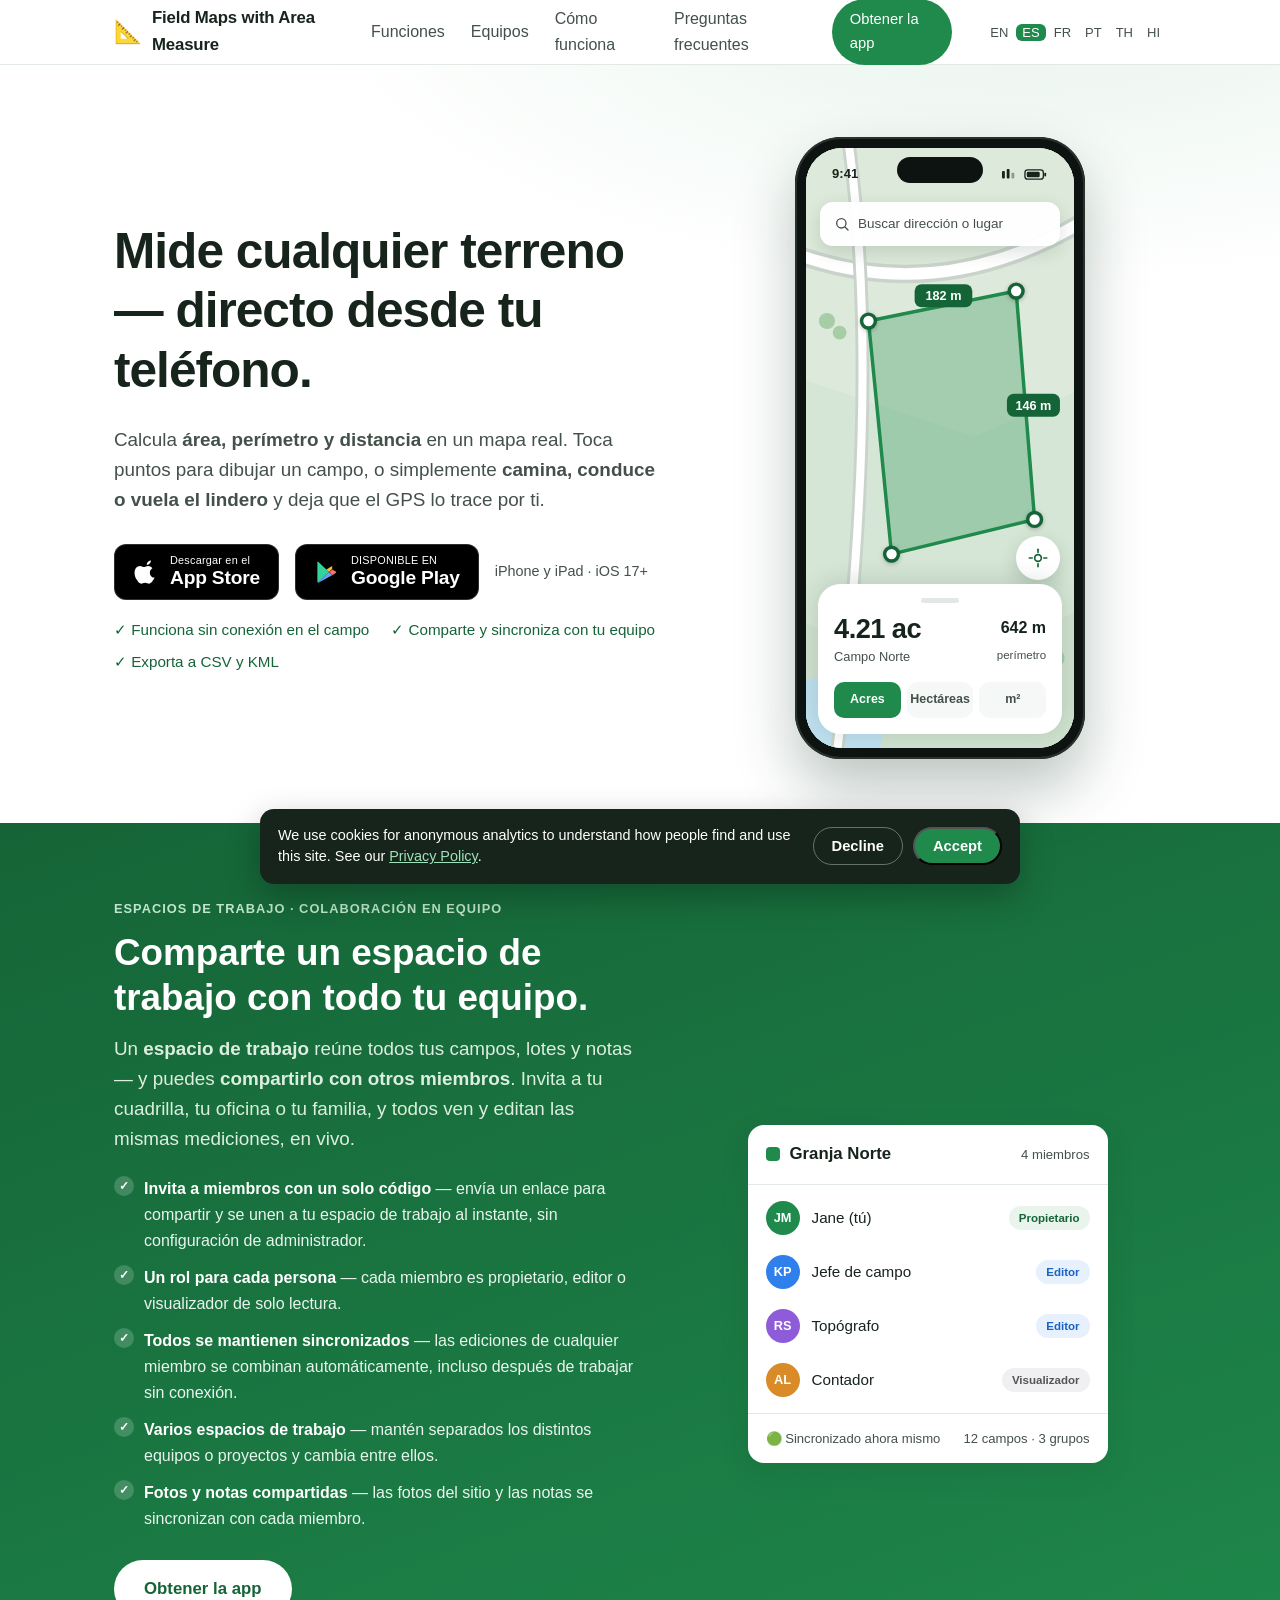
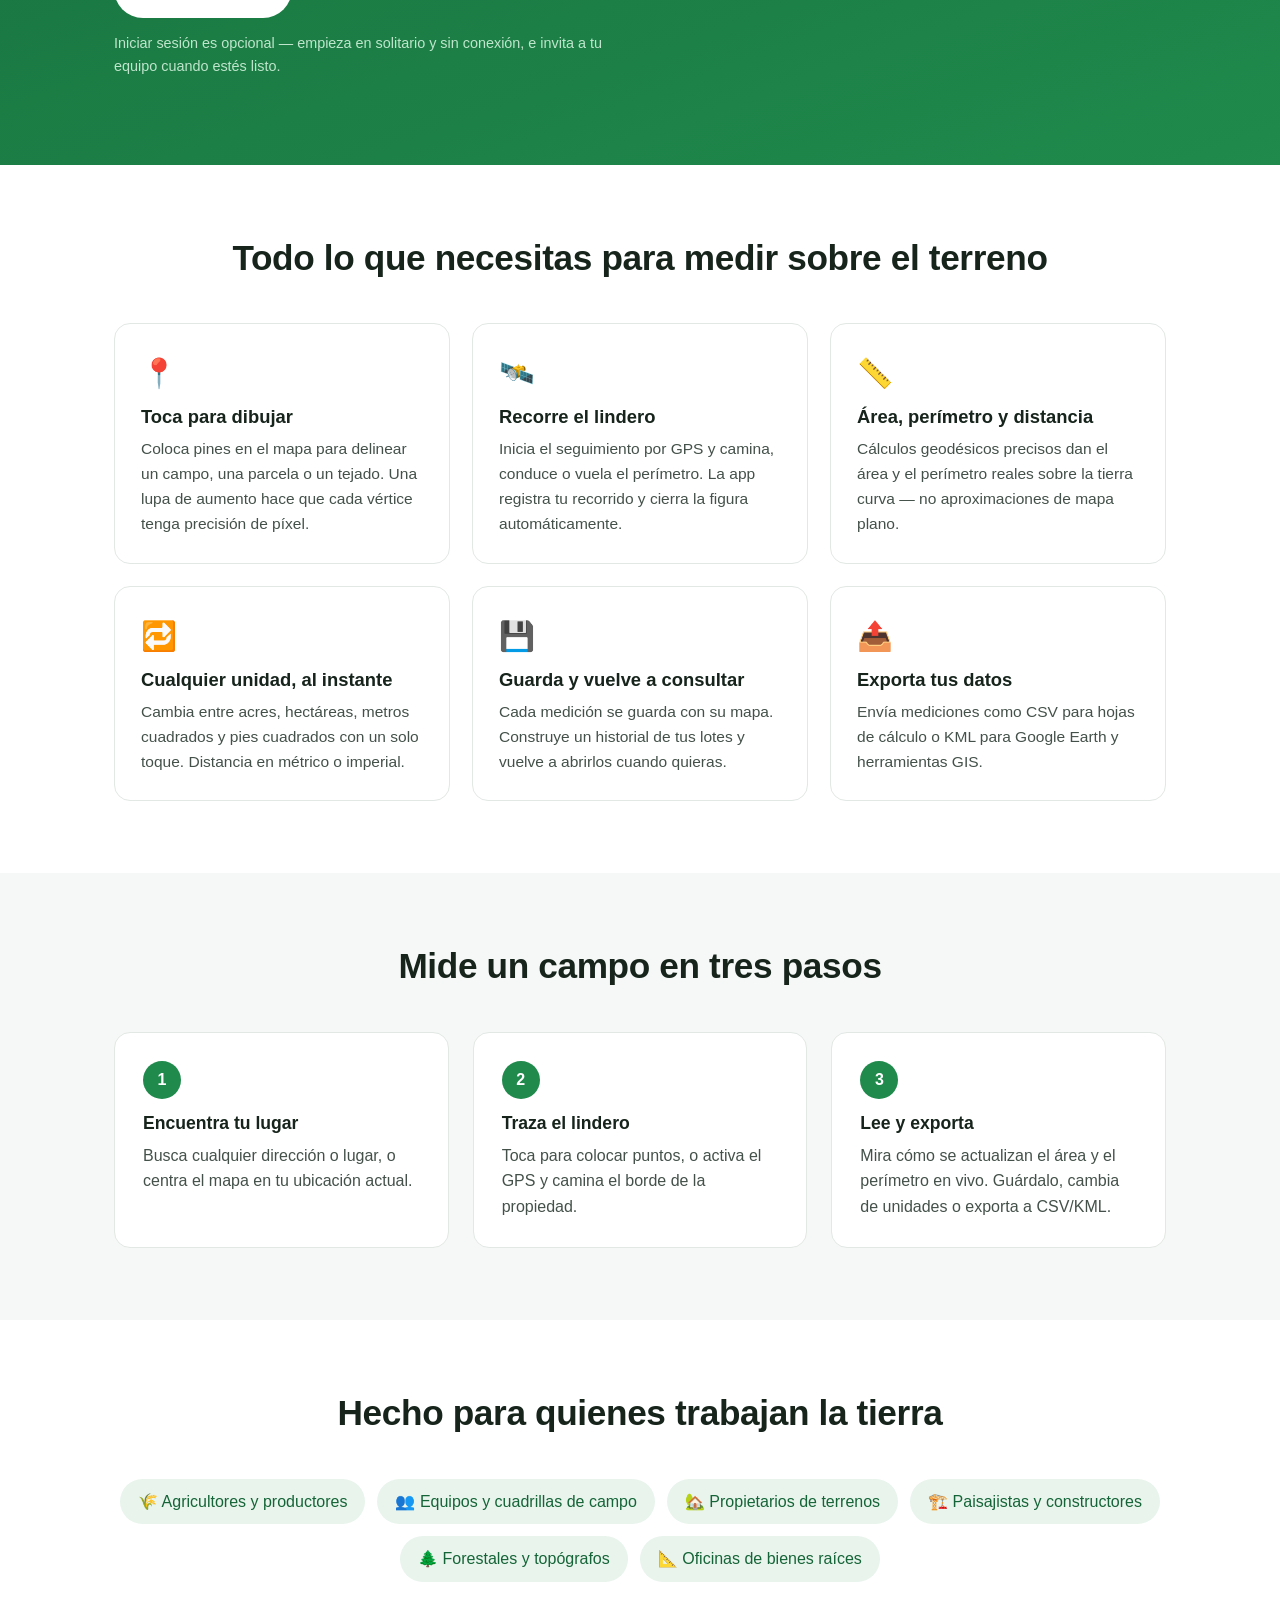
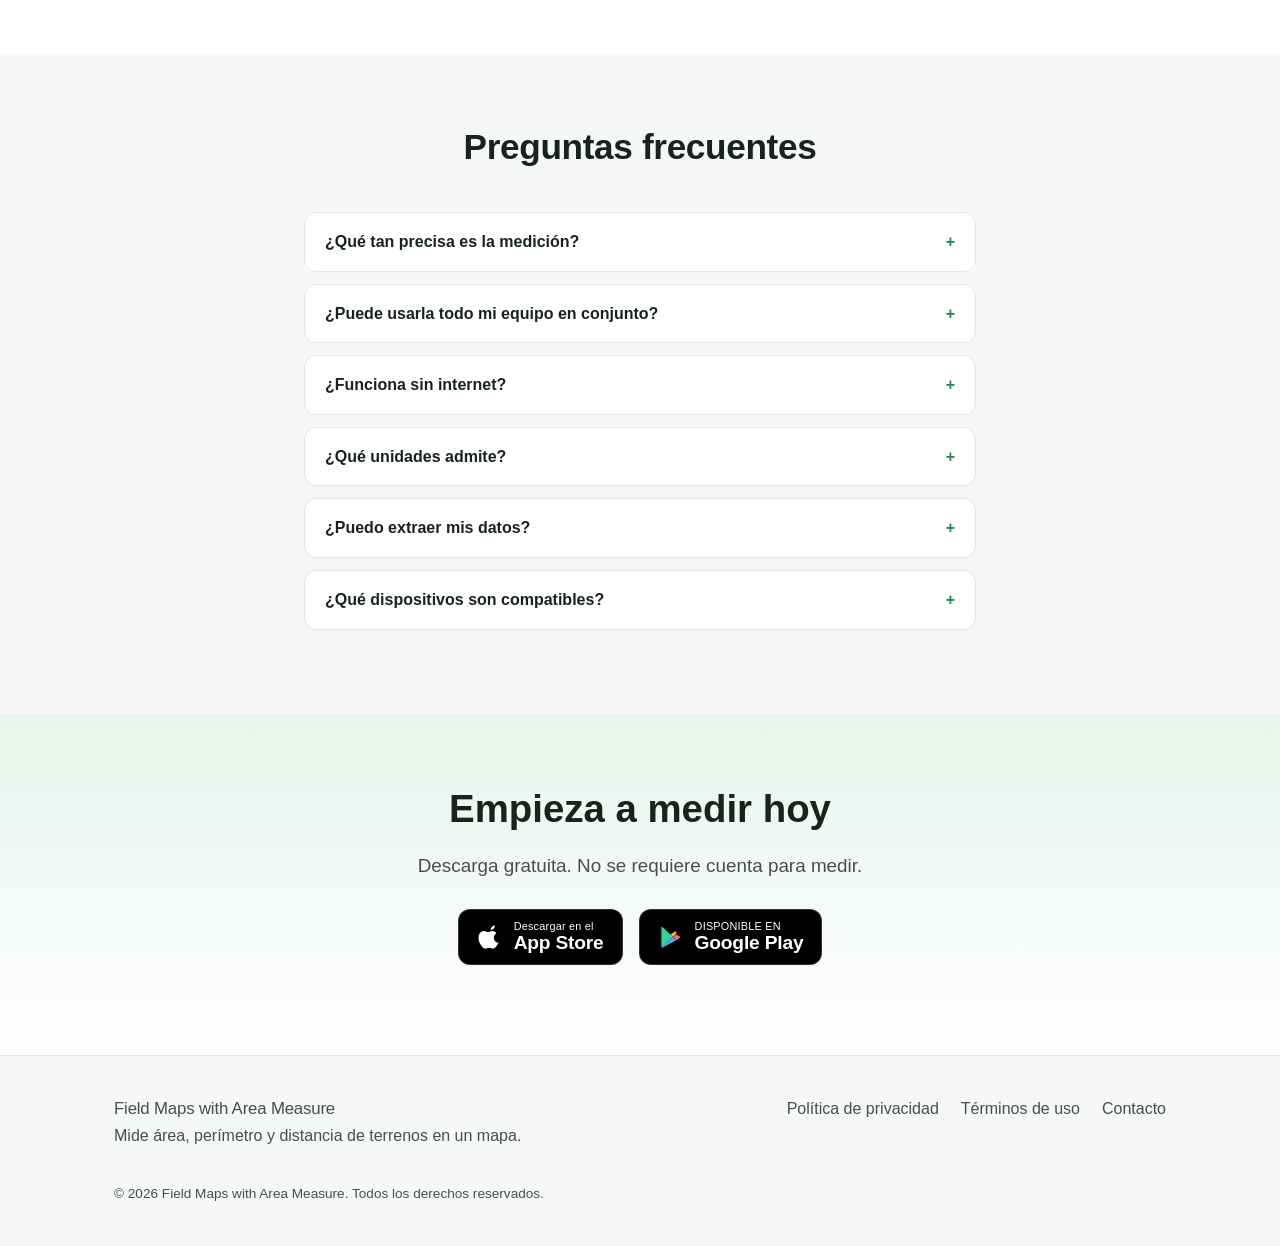
==== es/index.html @ a062723e "Deploy: localized pages (es/fr/pt/th/hi) + share-viewer coordinates/photo Adds /es/ /fr/ /pt/ /th/ /" ====
<!DOCTYPE html>
<html lang="es">
<head>
  <meta charset="UTF-8" />
  <meta name="viewport" content="width=device-width, initial-scale=1.0" />
  <title>Field Maps with Area Measure — Mide área, perímetro y distancia de terrenos en un mapa</title>
  <meta name="description" content="Mide área, perímetro y distancia de terrenos en un mapa — toca puntos o recorre el lindero con GPS. App nativa para iPhone y iPad con uso sin conexión, espacios de trabajo en equipo y exportación CSV/KML." />
  <link rel="canonical" href="https://gpsandareameasure.com/es/" />
  <link rel="alternate" hreflang="en" href="https://gpsandareameasure.com/" />
  <link rel="alternate" hreflang="es" href="https://gpsandareameasure.com/es/" />
  <link rel="alternate" hreflang="fr" href="https://gpsandareameasure.com/fr/" />
  <link rel="alternate" hreflang="pt-BR" href="https://gpsandareameasure.com/pt/" />
  <link rel="alternate" hreflang="th" href="https://gpsandareameasure.com/th/" />
  <link rel="alternate" hreflang="hi" href="https://gpsandareameasure.com/hi/" />
  <link rel="alternate" hreflang="x-default" href="https://gpsandareameasure.com/" />
  <meta name="robots" content="index, follow, max-image-preview:large" />
  <meta name="theme-color" content="#1f8a4c" />
  <meta name="apple-mobile-web-app-title" content="Area Measure" />
  <meta name="keywords" content="medición, medidor, área, terreno, hectáreas, parcela, distancia, perímetro, mapa, gps, acres, topografía, catastro, campo" />

  <!-- Open Graph / social sharing -->
  <meta property="og:type" content="website" />
  <meta property="og:site_name" content="Field Maps with Area Measure" />
  <meta property="og:title" content="Field Maps with Area Measure — Mide área, perímetro y distancia de terrenos" />
  <meta property="og:description" content="Mide área, perímetro y distancia de terrenos en un mapa real — toca puntos o recorre el lindero con GPS. iPhone y iPad." />
  <meta property="og:url" content="https://gpsandareameasure.com/es/" />
  <meta property="og:image" content="https://gpsandareameasure.com/assets/og-image.png" />
  <meta property="og:image:width" content="1200" />
  <meta property="og:image:height" content="630" />
  <meta property="og:image:alt" content="Field Maps with Area Measure — mide cualquier terreno desde tu teléfono" />
  <meta property="og:locale" content="es_ES" />
  <meta name="twitter:card" content="summary_large_image" />
  <meta name="twitter:title" content="Field Maps with Area Measure — Mide área, perímetro y distancia de terrenos" />
  <meta name="twitter:description" content="Mide área, perímetro y distancia de terrenos en un mapa real — toca puntos o recorre el lindero con GPS." />
  <meta name="twitter:image" content="https://gpsandareameasure.com/assets/og-image.png" />

  <link rel="icon" href="/assets/favicon.svg" type="image/svg+xml" />
  <link rel="apple-touch-icon" href="/assets/favicon.svg" />
  <link rel="stylesheet" href="/assets/styles.css" />

  <!-- Structured data: app + organization -->
  <script type="application/ld+json">
  {
    "@context": "https://schema.org",
    "@type": "MobileApplication",
    "name": "Field Maps with Area Measure",
    "operatingSystem": "iOS 17.0 or later",
    "applicationCategory": "UtilitiesApplication",
    "description": "Mide área, perímetro y distancia de terrenos en un mapa — toca puntos o recorre el lindero con GPS. Funciona sin conexión, admite espacios de trabajo en equipo y exporta a CSV y KML.",
    "url": "https://gpsandareameasure.com/",
    "image": "https://gpsandareameasure.com/assets/og-image.png",
    "offers": {
      "@type": "Offer",
      "price": "0",
      "priceCurrency": "USD"
    },
    "featureList": [
      "Mide área, perímetro y distancia en un mapa real",
      "Toca para dibujar puntos o recorre el lindero con GPS",
      "Precisión geodésica sobre el elipsoide WGS-84",
      "Acres, hectáreas, metros cuadrados y pies cuadrados",
      "Funciona sin conexión en el campo",
      "Espacios de trabajo en equipo con sincronización compartida",
      "Exporta a CSV y KML"
    ]
  }
  </script>
  <script type="application/ld+json">
  {
    "@context": "https://schema.org",
    "@type": "FAQPage",
    "mainEntity": [
      {
        "@type": "Question",
        "name": "¿Qué tan precisa es la medición?",
        "acceptedAnswer": {
          "@type": "Answer",
          "text": "La app usa cálculos geodésicos sobre el elipsoide WGS-84, así que el área y el perímetro se mantienen precisos incluso en parcelas grandes. La precisión del GPS depende de tu dispositivo y de la vista al cielo; dibujar tocando sobre imágenes satelitales es lo más preciso para lotes pequeños."
        }
      },
      {
        "@type": "Question",
        "name": "¿Puede usarla todo mi equipo en conjunto?",
        "acceptedAnswer": {
          "@type": "Answer",
          "text": "Sí — para eso están los espacios de trabajo. Invita a tus compañeros con un código para compartir y dale a cada persona acceso de propietario, editor o solo lectura. Todos trabajan a partir de las mismas mediciones, y los cambios se sincronizan automáticamente, incluso después de trabajar sin conexión."
        }
      },
      {
        "@type": "Question",
        "name": "¿Funciona sin internet?",
        "acceptedAnswer": {
          "@type": "Answer",
          "text": "El seguimiento por GPS y la medición funcionan sin conexión, y tus espacios de trabajo también — crea, edita y organiza sin señal. Todo se sincroniza con tu equipo en cuanto vuelves a estar en línea. Las teselas del mapa de una zona totalmente nueva necesitan conexión para cargarse, pero las zonas en caché siguen disponibles en el campo."
        }
      },
      {
        "@type": "Question",
        "name": "¿Qué unidades admite?",
        "acceptedAnswer": {
          "@type": "Answer",
          "text": "Acres, hectáreas, metros cuadrados y pies cuadrados para área; metros, kilómetros, pies y millas para distancia — intercambiables en cualquier momento."
        }
      },
      {
        "@type": "Question",
        "name": "¿Puedo extraer mis datos?",
        "acceptedAnswer": {
          "@type": "Answer",
          "text": "Sí. Exporta cualquier medición como CSV (para hojas de cálculo) o KML (para Google Earth y software GIS)."
        }
      },
      {
        "@type": "Question",
        "name": "¿Qué dispositivos son compatibles?",
        "acceptedAnswer": {
          "@type": "Answer",
          "text": "iPhone y iPad con iOS 17 o posterior, con un diseño optimizado para iPad."
        }
      }
    ]
  }
  </script>
</head>
<body>
  <!-- ===== Header ===== -->
  <header class="site-header">
    <div class="container nav">
      <a class="brand" href="#top">
        <span class="brand-mark" aria-hidden="true">📐</span>
        <span class="brand-name">Field Maps with Area Measure</span>
      </a>
      <nav class="nav-links">
        <a href="#features">Funciones</a>
        <a href="#workspaces">Equipos</a>
        <a href="#how">Cómo funciona</a>
        <a href="#faq">Preguntas frecuentes</a>
        <a class="btn btn-sm" href="#download">Obtener la app</a>
        <span class="lang-switch">
          <a href="/" hreflang="en">EN</a>
          <a href="/es/" hreflang="es" aria-current="page">ES</a>
          <a href="/fr/" hreflang="fr">FR</a>
          <a href="/pt/" hreflang="pt-BR">PT</a>
          <a href="/th/" hreflang="th">TH</a>
          <a href="/hi/" hreflang="hi">HI</a>
        </span>
      </nav>
    </div>
  </header>

  <!-- ===== Hero ===== -->
  <main id="top">
    <section class="hero">
      <div class="container hero-grid">
        <div class="hero-copy">
          <h1>Mide cualquier terreno — directo desde tu teléfono.</h1>
          <p class="lead">
            Calcula <strong>área, perímetro y distancia</strong> en un mapa real.
            Toca puntos para dibujar un campo, o simplemente <strong>camina, conduce o vuela el lindero</strong>
            y deja que el GPS lo trace por ti.
          </p>
          <div class="cta-row" id="download">
            <a class="store-badge" href="#" data-app-store aria-label="Descargar en el App Store">
              <svg viewBox="0 0 24 24" aria-hidden="true" class="sb-icon">
                <path fill="#fff" d="M16.5 1.3c.1 1-.3 2-1 2.8-.7.8-1.8 1.4-2.8 1.3-.1-1 .4-2 1-2.7.7-.8 1.9-1.4 2.8-1.4zM19.9 17c-.5 1.2-.8 1.7-1.4 2.7-.9 1.4-2.2 3.1-3.7 3.1-1.4 0-1.7-.9-3.6-.9s-2.3.9-3.6.9c-1.5 0-2.7-1.5-3.6-2.9C1.1 16.3.8 11.4 2.4 8.8c.9-1.5 2.4-2.4 4-2.4 1.5 0 2.5 1 3.8 1 1.2 0 2-1 3.8-1 1.4 0 2.9.8 3.9 2.1-3.4 1.9-2.9 6.8.2 8.5z"/>
              </svg>
              <span class="sb-text"><small>Descargar en el</small><strong>App Store</strong></span>
            </a>
            <button class="store-badge" type="button" data-waitlist-open
                    aria-label="Disponible en Google Play">
              <svg viewBox="0 0 24 24" aria-hidden="true" class="sb-icon">
                <path d="M3.6 2.3 13.9 12 3.6 21.7c-.3-.2-.5-.6-.5-1V3.3c0-.4.2-.8.5-1z" fill="#34d399"/>
                <path d="M16.8 8.9 13.9 12l-2.5-2.4 5-2.9c.1 0 .3.1.4.2z" fill="#fbbf24"/>
                <path d="M16.8 15.1l-2.4-3.1 2.4-2.3 3.3 1.9c.5.3.5 1 0 1.3l-3.3 2.2z" fill="#f87171"/>
                <path d="M3.6 21.7 11.4 14.4 13.9 12l2.9 3.1-12.8 6.8c-.1 0-.3-.1-.4-.2z" fill="#60a5fa"/>
              </svg>
              <span class="sb-text"><small>DISPONIBLE EN</small><strong>Google Play</strong></span>
            </button>
            <span class="cta-note">iPhone y iPad · iOS 17+</span>
          </div>
          <ul class="hero-badges">
            <li>✓ Funciona sin conexión en el campo</li>
            <li>✓ Comparte y sincroniza con tu equipo</li>
            <li>✓ Exporta a CSV y KML</li>
          </ul>
        </div>

        <div class="hero-visual" aria-hidden="true">
          <div class="phone">
            <div class="phone-screen">

              <!-- Vector map -->
              <svg class="map" viewBox="0 0 240 520" preserveAspectRatio="xMidYMid slice">
                <!-- base terrain -->
                <rect width="240" height="520" fill="#e7efe7"/>
                <path d="M0 0H240V210L150 250 0 200Z" fill="#dde9da"/>
                <path d="M0 200L150 250 240 210V400L120 460 0 410Z" fill="#d6e6d6"/>
                <path d="M0 410L120 460 240 400V520H0Z" fill="#cfe2cf"/>
                <!-- water -->
                <path d="M-10 470C30 440 70 470 70 510 70 540 10 545 -20 530Z" fill="#bfe0ef"/>
                <!-- roads (casing + fill) -->
                <path d="M-10 90 Q120 140 250 60" fill="none" stroke="#c9d3cb" stroke-width="16"/>
                <path d="M-10 90 Q120 140 250 60" fill="none" stroke="#ffffff" stroke-width="10"/>
                <path d="M40 -10 Q70 200 30 530" fill="none" stroke="#c9d3cb" stroke-width="12"/>
                <path d="M40 -10 Q70 200 30 530" fill="none" stroke="#ffffff" stroke-width="7"/>
                <!-- tree clusters -->
                <g fill="#a7cda6">
                  <circle cx="206" cy="430" r="9"/><circle cx="220" cy="442" r="8"/>
                  <circle cx="200" cy="446" r="7"/><circle cx="216" cy="424" r="6"/>
                  <circle cx="22" cy="150" r="7"/><circle cx="33" cy="160" r="6"/>
                </g>

                <!-- measured field -->
                <polygon class="field" points="58,150 186,124 202,322 78,352"/>
                <!-- edge length labels -->
                <g class="edge-label">
                  <rect x="98" y="118" width="50" height="20" rx="6"/>
                  <text x="123" y="132">182 m</text>
                </g>
                <g class="edge-label">
                  <rect x="178" y="213" width="46" height="20" rx="6"/>
                  <text x="201" y="227">146 m</text>
                </g>
                <!-- vertices -->
                <g class="vertex">
                  <circle cx="58" cy="150" r="6"/><circle cx="186" cy="124" r="6"/>
                  <circle cx="202" cy="322" r="6"/><circle cx="78" cy="352" r="6"/>
                </g>
              </svg>

              <!-- status bar -->
              <div class="phone-status">
                <span>9:41</span>
                <span class="status-right">
                  <svg viewBox="0 0 18 12" width="17"><rect x="0" y="2" width="3" height="8" rx="1" fill="currentColor"/><rect x="5" y="0" width="3" height="10" rx="1" fill="currentColor"/><rect x="10" y="4" width="3" height="6" rx="1" fill="currentColor" opacity=".4"/></svg>
                  <svg viewBox="0 0 26 12" width="24"><rect x="1" y="1" width="20" height="10" rx="3" fill="none" stroke="currentColor" stroke-width="1.4"/><rect x="3" y="3" width="14" height="6" rx="1.5" fill="currentColor"/><rect x="22" y="4" width="2" height="4" rx="1" fill="currentColor"/></svg>
                </span>
              </div>

              <!-- search bar -->
              <div class="map-search">
                <svg viewBox="0 0 24 24" width="16" aria-hidden="true"><circle cx="11" cy="11" r="7" fill="none" stroke="currentColor" stroke-width="2"/><line x1="16.5" y1="16.5" x2="21" y2="21" stroke="currentColor" stroke-width="2" stroke-linecap="round"/></svg>
                <span>Buscar dirección o lugar</span>
              </div>

              <!-- locate / GPS button -->
              <button class="map-gps" type="button" tabindex="-1">
                <svg viewBox="0 0 24 24" width="20"><circle cx="12" cy="12" r="4" fill="none" stroke="currentColor" stroke-width="2"/><line x1="12" y1="1.5" x2="12" y2="5" stroke="currentColor" stroke-width="2" stroke-linecap="round"/><line x1="12" y1="19" x2="12" y2="22.5" stroke="currentColor" stroke-width="2" stroke-linecap="round"/><line x1="1.5" y1="12" x2="5" y2="12" stroke="currentColor" stroke-width="2" stroke-linecap="round"/><line x1="19" y1="12" x2="22.5" y2="12" stroke="currentColor" stroke-width="2" stroke-linecap="round"/></svg>
              </button>

              <!-- bottom measurement sheet -->
              <div class="measure-card">
                <span class="mc-grab"></span>
                <div class="mc-head">
                  <div>
                    <span class="mc-value">4.21 ac</span>
                    <span class="mc-label">Campo Norte</span>
                  </div>
                  <div class="mc-peri">
                    <strong>642 m</strong>
                    <span>perímetro</span>
                  </div>
                </div>
                <div class="mc-units">
                  <span class="unit active">Acres</span>
                  <span class="unit">Hectáreas</span>
                  <span class="unit">m²</span>
                </div>
              </div>

            </div>
          </div>
        </div>
      </div>
    </section>

    <!-- ===== Workspaces / Teams ===== -->
    <section id="workspaces" class="section workspace-band">
      <div class="container ws-grid">
        <div class="ws-copy">
          <span class="ws-eyebrow">Espacios de trabajo · Colaboración en equipo</span>
          <h2>Comparte un espacio de trabajo con todo tu equipo.</h2>
          <p class="lead">
            Un <strong>espacio de trabajo</strong> reúne todos tus campos, lotes y notas — y puedes
            <strong>compartirlo con otros miembros</strong>. Invita a tu cuadrilla, tu oficina o tu familia, y
            todos ven y editan las mismas mediciones, en vivo.
          </p>
          <ul class="ws-list">
            <li><strong>Invita a miembros con un solo código</strong> — envía un enlace para compartir y se unen a tu espacio de trabajo al instante, sin configuración de administrador.</li>
            <li><strong>Un rol para cada persona</strong> — cada miembro es propietario, editor o visualizador de solo lectura.</li>
            <li><strong>Todos se mantienen sincronizados</strong> — las ediciones de cualquier miembro se combinan automáticamente, incluso después de trabajar sin conexión.</li>
            <li><strong>Varios espacios de trabajo</strong> — mantén separados los distintos equipos o proyectos y cambia entre ellos.</li>
            <li><strong>Fotos y notas compartidas</strong> — las fotos del sitio y las notas se sincronizan con cada miembro.</li>
          </ul>
          <a class="btn btn-lg" href="#download">Obtener la app</a>
          <p class="ws-note">Iniciar sesión es opcional — empieza en solitario y sin conexión, e invita a tu equipo cuando estés listo.</p>
        </div>

        <div class="ws-visual" aria-hidden="true">
          <div class="ws-card">
            <div class="ws-card-head">
              <span class="ws-swatch"></span>
              <strong>Granja Norte</strong>
              <span class="ws-count">4 miembros</span>
            </div>
            <ul class="ws-rows">
              <li><span class="ava a">JM</span><span class="who">Jane (tú)</span><span class="role owner">Propietario</span></li>
              <li><span class="ava b">KP</span><span class="who">Jefe de campo</span><span class="role editor">Editor</span></li>
              <li><span class="ava c">RS</span><span class="who">Topógrafo</span><span class="role editor">Editor</span></li>
              <li><span class="ava d">AL</span><span class="who">Contador</span><span class="role viewer">Visualizador</span></li>
            </ul>
            <div class="ws-foot">
              <span>🟢 Sincronizado ahora mismo</span>
              <span>12 campos · 3 grupos</span>
            </div>
          </div>
        </div>
      </div>
    </section>

    <!-- ===== Features ===== -->
    <section id="features" class="section">
      <div class="container">
        <h2 class="section-title">Todo lo que necesitas para medir sobre el terreno</h2>
        <div class="cards">
          <article class="card">
            <div class="card-icon">📍</div>
            <h3>Toca para dibujar</h3>
            <p>Coloca pines en el mapa para delinear un campo, una parcela o un tejado. Una lupa de aumento hace que cada vértice tenga precisión de píxel.</p>
          </article>
          <article class="card">
            <div class="card-icon">🛰️</div>
            <h3>Recorre el lindero</h3>
            <p>Inicia el seguimiento por GPS y camina, conduce o vuela el perímetro. La app registra tu recorrido y cierra la figura automáticamente.</p>
          </article>
          <article class="card">
            <div class="card-icon">📏</div>
            <h3>Área, perímetro y distancia</h3>
            <p>Cálculos geodésicos precisos dan el área y el perímetro reales sobre la tierra curva — no aproximaciones de mapa plano.</p>
          </article>
          <article class="card">
            <div class="card-icon">🔁</div>
            <h3>Cualquier unidad, al instante</h3>
            <p>Cambia entre acres, hectáreas, metros cuadrados y pies cuadrados con un solo toque. Distancia en métrico o imperial.</p>
          </article>
          <article class="card">
            <div class="card-icon">💾</div>
            <h3>Guarda y vuelve a consultar</h3>
            <p>Cada medición se guarda con su mapa. Construye un historial de tus lotes y vuelve a abrirlos cuando quieras.</p>
          </article>
          <article class="card">
            <div class="card-icon">📤</div>
            <h3>Exporta tus datos</h3>
            <p>Envía mediciones como CSV para hojas de cálculo o KML para Google Earth y herramientas GIS.</p>
          </article>
        </div>
      </div>
    </section>

    <!-- ===== How it works ===== -->
    <section id="how" class="section section-alt">
      <div class="container">
        <h2 class="section-title">Mide un campo en tres pasos</h2>
        <ol class="steps">
          <li>
            <span class="step-num">1</span>
            <h3>Encuentra tu lugar</h3>
            <p>Busca cualquier dirección o lugar, o centra el mapa en tu ubicación actual.</p>
          </li>
          <li>
            <span class="step-num">2</span>
            <h3>Traza el lindero</h3>
            <p>Toca para colocar puntos, o activa el GPS y camina el borde de la propiedad.</p>
          </li>
          <li>
            <span class="step-num">3</span>
            <h3>Lee y exporta</h3>
            <p>Mira cómo se actualizan el área y el perímetro en vivo. Guárdalo, cambia de unidades o exporta a CSV/KML.</p>
          </li>
        </ol>
      </div>
    </section>

    <!-- ===== Who it's for ===== -->
    <section class="section">
      <div class="container">
        <h2 class="section-title">Hecho para quienes trabajan la tierra</h2>
        <div class="audience">
          <span>🌾 Agricultores y productores</span>
          <span>👥 Equipos y cuadrillas de campo</span>
          <span>🏡 Propietarios de terrenos</span>
          <span>🏗️ Paisajistas y constructores</span>
          <span>🌲 Forestales y topógrafos</span>
          <span>📐 Oficinas de bienes raíces</span>
        </div>
      </div>
    </section>

    <!-- ===== FAQ ===== -->
    <section id="faq" class="section section-alt">
      <div class="container narrow">
        <h2 class="section-title">Preguntas frecuentes</h2>
        <details>
          <summary>¿Qué tan precisa es la medición?</summary>
          <p>La app usa cálculos geodésicos sobre el elipsoide WGS-84, así que el área y el perímetro se mantienen precisos incluso en parcelas grandes. La precisión del GPS depende de tu dispositivo y de la vista al cielo; dibujar tocando sobre imágenes satelitales es lo más preciso para lotes pequeños.</p>
        </details>
        <details>
          <summary>¿Puede usarla todo mi equipo en conjunto?</summary>
          <p>Sí — para eso están los espacios de trabajo. Invita a tus compañeros con un código para compartir y dale a cada persona acceso de propietario, editor o solo lectura. Todos trabajan a partir de las mismas mediciones, y los cambios se sincronizan automáticamente, incluso después de trabajar sin conexión.</p>
        </details>
        <details>
          <summary>¿Funciona sin internet?</summary>
          <p>El seguimiento por GPS y la medición funcionan sin conexión, y tus espacios de trabajo también — crea, edita y organiza sin señal. Todo se sincroniza con tu equipo en cuanto vuelves a estar en línea. Las teselas del mapa de una zona totalmente nueva necesitan conexión para cargarse, pero las zonas en caché siguen disponibles en el campo.</p>
        </details>
        <details>
          <summary>¿Qué unidades admite?</summary>
          <p>Acres, hectáreas, metros cuadrados y pies cuadrados para área; metros, kilómetros, pies y millas para distancia — intercambiables en cualquier momento.</p>
        </details>
        <details>
          <summary>¿Puedo extraer mis datos?</summary>
          <p>Sí. Exporta cualquier medición como CSV (para hojas de cálculo) o KML (para Google Earth y software GIS).</p>
        </details>
        <details>
          <summary>¿Qué dispositivos son compatibles?</summary>
          <p>iPhone y iPad con iOS 17 o posterior, con un diseño optimizado para iPad.</p>
        </details>
      </div>
    </section>

    <!-- ===== Final CTA ===== -->
    <section class="section cta-final">
      <div class="container">
        <h2>Empieza a medir hoy</h2>
        <p class="lead">Descarga gratuita. No se requiere cuenta para medir.</p>
        <div class="cta-row" style="justify-content:center">
          <a class="store-badge" href="#" data-app-store aria-label="Descargar en el App Store">
            <svg viewBox="0 0 24 24" aria-hidden="true" class="sb-icon">
              <path fill="#fff" d="M16.5 1.3c.1 1-.3 2-1 2.8-.7.8-1.8 1.4-2.8 1.3-.1-1 .4-2 1-2.7.7-.8 1.9-1.4 2.8-1.4zM19.9 17c-.5 1.2-.8 1.7-1.4 2.7-.9 1.4-2.2 3.1-3.7 3.1-1.4 0-1.7-.9-3.6-.9s-2.3.9-3.6.9c-1.5 0-2.7-1.5-3.6-2.9C1.1 16.3.8 11.4 2.4 8.8c.9-1.5 2.4-2.4 4-2.4 1.5 0 2.5 1 3.8 1 1.2 0 2-1 3.8-1 1.4 0 2.9.8 3.9 2.1-3.4 1.9-2.9 6.8.2 8.5z"/>
            </svg>
            <span class="sb-text"><small>Descargar en el</small><strong>App Store</strong></span>
          </a>
          <button class="store-badge" type="button" data-waitlist-open
                  aria-label="Disponible en Google Play">
            <svg viewBox="0 0 24 24" aria-hidden="true" class="sb-icon">
              <path d="M3.6 2.3 13.9 12 3.6 21.7c-.3-.2-.5-.6-.5-1V3.3c0-.4.2-.8.5-1z" fill="#34d399"/>
              <path d="M16.8 8.9 13.9 12l-2.5-2.4 5-2.9c.1 0 .3.1.4.2z" fill="#fbbf24"/>
              <path d="M16.8 15.1l-2.4-3.1 2.4-2.3 3.3 1.9c.5.3.5 1 0 1.3l-3.3 2.2z" fill="#f87171"/>
              <path d="M3.6 21.7 11.4 14.4 13.9 12l2.9 3.1-12.8 6.8c-.1 0-.3-.1-.4-.2z" fill="#60a5fa"/>
            </svg>
            <span class="sb-text"><small>DISPONIBLE EN</small><strong>Google Play</strong></span>
          </button>
        </div>
      </div>
    </section>
  </main>

  <!-- ===== Android waitlist modal ===== -->
  <div class="modal-backdrop" id="waitlist-modal" hidden>
    <div class="modal" role="dialog" aria-modal="true" aria-labelledby="wl-title">
      <button class="modal-close" type="button" data-waitlist-close aria-label="Cerrar">&times;</button>
      <h2 id="wl-title">Android llegará pronto</h2>
      <p>Estamos creando la versión de Android de Field Maps with Area Measure. Deja tu correo y te
         avisaremos en cuanto esté en Google Play.</p>
      <form id="wl-form" novalidate>
        <input type="email" id="wl-email" name="email" required placeholder="tu@ejemplo.com"
               autocomplete="email" inputmode="email" />
        <button class="btn btn-lg" type="submit" id="wl-submit">Unirse a la lista de espera</button>
      </form>
      <p class="wl-msg" id="wl-msg" role="status" aria-live="polite"></p>
      <p class="wl-fine">Sin spam — solo un correo cuando Android se lance.</p>
    </div>
  </div>

  <!-- ===== Footer ===== -->
  <footer class="site-footer">
    <div class="container footer-grid">
      <div>
        <span class="brand-name">Field Maps with Area Measure</span>
        <p class="muted">Mide área, perímetro y distancia de terrenos en un mapa.</p>
      </div>
      <nav class="footer-links">
        <a href="/privacy.html">Política de privacidad</a>
        <a href="/terms.html">Términos de uso</a>
        <a href="mailto:hello@gpsandareameasure.com">Contacto</a>
      </nav>
    </div>
    <div class="container">
      <p class="muted small">© <span id="year"></span> Field Maps with Area Measure. Todos los derechos reservados.</p>
    </div>
  </footer>

  <script>document.getElementById('year').textContent = new Date().getFullYear();</script>
  <script src="/assets/analytics.js"></script>
  <script src="/s/share-config.js"></script>
  <script src="/assets/waitlist.js"></script>
</body>
</html>
---- assets/styles.css ----
:root {
  --green:        #1f8a4c;
  --green-dark:   #156437;
  --green-soft:   #e8f4ec;
  --ink:          #16241c;
  --body:         #44514a;
  --line:         #e2e8e4;
  --bg:           #ffffff;
  --bg-alt:       #f5f8f6;
  --radius:       16px;
  --shadow:       0 10px 30px rgba(16, 50, 32, 0.10);
  --max:          1100px;
  --font:         -apple-system, BlinkMacSystemFont, "Segoe UI", Roboto, Helvetica, Arial, sans-serif;
}

* { box-sizing: border-box; }
html { scroll-behavior: smooth; }
body {
  margin: 0;
  font-family: var(--font);
  color: var(--body);
  background: var(--bg);
  line-height: 1.6;
  -webkit-font-smoothing: antialiased;
}
h1, h2, h3 { color: var(--ink); line-height: 1.2; margin: 0 0 .5em; }
p { margin: 0 0 1em; }
a { color: var(--green-dark); text-decoration: none; }
a:hover { text-decoration: underline; }

.container { width: 100%; max-width: var(--max); margin: 0 auto; padding: 0 24px; }
.narrow { max-width: 720px; }

/* ===== Buttons ===== */
.btn {
  display: inline-block;
  background: var(--green);
  color: #fff;
  font-weight: 600;
  padding: 12px 22px;
  border-radius: 999px;
  transition: transform .12s ease, background .12s ease;
}
.btn:hover { background: var(--green-dark); text-decoration: none; transform: translateY(-1px); }
.btn-lg { padding: 16px 30px; font-size: 1.05rem; }
.btn-sm { padding: 9px 18px; font-size: .92rem; }

/* ===== Store badge (Google Play "coming soon") ===== */
.store-badge {
  display: inline-flex; align-items: center; gap: 11px;
  background: #000; color: #fff; border: 1px solid rgba(255,255,255,.18); cursor: pointer;
  padding: 0 18px; height: 56px; border-radius: 12px; text-align: left; text-decoration: none;
  transition: transform .12s ease, background .12s ease;
}
.store-badge:hover { background: #1a1a1a; transform: translateY(-1px); text-decoration: none; }
.store-badge .sb-icon { width: 26px; height: 26px; flex: 0 0 auto; }
.store-badge .sb-text { display: flex; flex-direction: column; line-height: 1.15; }
.store-badge .sb-text small { font-size: .68rem; letter-spacing: .02em; }
.store-badge .sb-text strong { font-size: 1.2rem; font-weight: 600; letter-spacing: -.01em; }

/* ===== Waitlist modal ===== */
.modal-backdrop {
  position: fixed; inset: 0; z-index: 50;
  background: rgba(12, 24, 16, .55); backdrop-filter: blur(3px);
  display: flex; align-items: center; justify-content: center; padding: 20px;
}
.modal-backdrop[hidden] { display: none; }
.modal {
  position: relative; width: 100%; max-width: 440px;
  background: var(--bg); border-radius: var(--radius); box-shadow: var(--shadow);
  padding: 32px 28px 26px; text-align: center;
  animation: modal-in .18s ease;
}
@keyframes modal-in { from { opacity: 0; transform: translateY(10px) scale(.98); } to { opacity: 1; transform: none; } }
.modal-close {
  position: absolute; top: 10px; right: 12px; border: 0; background: transparent;
  font-size: 1.6rem; line-height: 1; color: var(--body); cursor: pointer; padding: 6px;
}
.modal-close:hover { color: var(--ink); }
.modal-icon { font-size: 2.4rem; margin-bottom: 6px; }
.modal h2 { font-size: 1.45rem; margin-bottom: 8px; }
.modal p { color: var(--body); margin: 0 0 18px; }
#wl-form { display: flex; flex-direction: column; gap: 10px; }
#wl-email {
  width: 100%; padding: 13px 15px; font-size: 1rem;
  border: 1px solid var(--line); border-radius: 10px; font-family: inherit;
}
#wl-email:focus { outline: none; border-color: var(--green); box-shadow: 0 0 0 3px var(--green-soft); }
.wl-msg { margin: 14px 0 0; font-weight: 600; font-size: .95rem; min-height: 1.2em; }
.wl-msg.ok { color: var(--green-dark); }
.wl-msg.err { color: #c0392b; }
.wl-fine { font-size: .8rem; color: var(--body); margin: 12px 0 0; }

/* ===== Header ===== */
.site-header {
  position: sticky; top: 0; z-index: 20;
  background: rgba(255,255,255,.85);
  backdrop-filter: saturate(160%) blur(12px);
  border-bottom: 1px solid var(--line);
}
.nav { display: flex; align-items: center; justify-content: space-between; height: 64px; }
.brand { display: flex; align-items: center; gap: 10px; font-weight: 700; color: var(--ink); }
.brand:hover { text-decoration: none; }
.brand-mark { font-size: 1.4rem; }
.brand-name { font-size: 1.05rem; letter-spacing: -.01em; }
.nav-links { display: flex; align-items: center; gap: 26px; }
.nav-links a { color: var(--body); font-weight: 500; }
.nav-links a.btn { color: #fff; }
@media (max-width: 720px) {
  .nav-links a:not(.btn) { display: none; }
}

/* ===== Hero ===== */
.hero {
  background: radial-gradient(1200px 500px at 80% -10%, var(--green-soft), transparent 60%), var(--bg);
  padding: 72px 0 64px;
}
.hero-grid {
  display: grid; grid-template-columns: 1.1fr .9fr; gap: 48px; align-items: center;
}
.hero h1 { font-size: clamp(2rem, 4.5vw, 3.1rem); letter-spacing: -.02em; }
.lead { font-size: 1.18rem; color: var(--body); }
.cta-row { display: flex; align-items: center; gap: 16px; flex-wrap: wrap; margin: 28px 0 18px; }
.cta-note { color: var(--body); font-size: .9rem; }
.hero-badges { list-style: none; padding: 0; margin: 0; display: flex; flex-wrap: wrap; gap: 8px 22px; }
.hero-badges li { font-size: .95rem; color: var(--green-dark); font-weight: 500; }
@media (max-width: 860px) {
  .hero-grid { grid-template-columns: 1fr; }
  .hero-visual { order: -1; }
}

/* Phone mockup */
.hero-visual { display: flex; justify-content: center; }
.phone {
  width: 290px; aspect-ratio: 9 / 19.3;
  background: #0c1310; border-radius: 46px; padding: 11px;
  box-shadow: 0 30px 60px rgba(16, 50, 32, 0.28), inset 0 0 0 2px #2a322d;
  position: relative;
}
.phone-screen {
  position: relative; width: 100%; height: 100%;
  border-radius: 36px; overflow: hidden; background: #e7efe7;
  font-family: var(--font);
}

/* dynamic island */
.phone::after {
  content: ""; position: absolute; top: 20px; left: 50%; transform: translateX(-50%);
  width: 86px; height: 26px; background: #0c1310; border-radius: 14px; z-index: 5;
}

.map { position: absolute; inset: 0; width: 100%; height: 100%; }
.map .field { fill: rgba(31,138,76,.30); stroke: var(--green); stroke-width: 3; stroke-linejoin: round; }
.map .vertex circle { fill: #fff; stroke: var(--green-dark); stroke-width: 3; filter: drop-shadow(0 1px 2px rgba(0,0,0,.25)); }
.map .edge-label rect { fill: var(--green-dark); }
.map .edge-label text { fill: #fff; font-size: 11px; font-weight: 600; text-anchor: middle; font-family: var(--font); }

/* status bar */
.phone-status {
  position: absolute; top: 16px; left: 0; right: 0; z-index: 6;
  display: flex; justify-content: space-between; align-items: center;
  padding: 0 26px; font-size: 13px; font-weight: 600; color: var(--ink);
}
.phone-status .status-right { display: inline-flex; align-items: center; gap: 5px; }

/* search bar */
.map-search {
  position: absolute; top: 54px; left: 14px; right: 14px; z-index: 4;
  display: flex; align-items: center; gap: 8px;
  background: rgba(255,255,255,.96); border-radius: 13px;
  padding: 11px 14px; color: var(--body); font-size: 13.5px;
  box-shadow: 0 6px 18px rgba(16,50,32,.14);
}

/* locate button */
.map-gps {
  position: absolute; right: 14px; bottom: 168px; z-index: 4;
  width: 44px; height: 44px; border: 0; border-radius: 50%;
  background: #fff; color: var(--green-dark); cursor: default;
  display: flex; align-items: center; justify-content: center;
  box-shadow: 0 6px 18px rgba(16,50,32,.18);
}

/* bottom measurement sheet */
.measure-card {
  position: absolute; left: 12px; right: 12px; bottom: 14px; z-index: 4;
  background: #fff; border-radius: 22px; padding: 14px 16px 16px;
  box-shadow: 0 -2px 24px rgba(16,50,32,.16);
}
.mc-grab { display: block; width: 38px; height: 5px; border-radius: 3px; background: var(--line); margin: 0 auto 12px; }
.mc-head { display: flex; align-items: flex-start; justify-content: space-between; }
.mc-value { display: block; font-size: 1.7rem; font-weight: 800; color: var(--ink); line-height: 1; letter-spacing: -.02em; }
.mc-label { display: block; font-size: .8rem; color: var(--body); margin-top: 5px; }
.mc-peri { text-align: right; }
.mc-peri strong { display: block; font-size: 1rem; color: var(--ink); }
.mc-peri span { font-size: .72rem; color: var(--body); }
.mc-units { display: flex; gap: 6px; margin-top: 14px; }
.mc-units .unit {
  flex: 1; text-align: center; font-size: .78rem; font-weight: 600;
  padding: 8px 0; border-radius: 10px; background: var(--bg-alt); color: var(--body);
}
.mc-units .unit.active { background: var(--green); color: #fff; }

/* ===== Sections ===== */
.section { padding: 72px 0; }
.section-alt { background: var(--bg-alt); }
.section-title { font-size: clamp(1.6rem, 3vw, 2.2rem); text-align: center; margin-bottom: 44px; letter-spacing: -.01em; }

/* Cards */
.cards { display: grid; grid-template-columns: repeat(3, 1fr); gap: 22px; }
.card {
  background: var(--bg); border: 1px solid var(--line); border-radius: var(--radius);
  padding: 26px; transition: transform .12s ease, box-shadow .12s ease;
}
.card:hover { transform: translateY(-3px); box-shadow: var(--shadow); }
.card-icon { font-size: 1.8rem; margin-bottom: 10px; }
.card h3 { font-size: 1.15rem; }
.card p { margin: 0; font-size: .97rem; }
@media (max-width: 860px) { .cards { grid-template-columns: 1fr; } }

/* Steps */
.steps { list-style: none; padding: 0; margin: 0; display: grid; grid-template-columns: repeat(3,1fr); gap: 24px; counter-reset: step; }
.steps li { background: var(--bg); border: 1px solid var(--line); border-radius: var(--radius); padding: 28px; position: relative; }
.step-num {
  display: inline-flex; align-items: center; justify-content: center;
  width: 38px; height: 38px; border-radius: 50%;
  background: var(--green); color: #fff; font-weight: 700; margin-bottom: 14px;
}
.steps h3 { font-size: 1.1rem; }
.steps p { margin: 0; }
@media (max-width: 860px) { .steps { grid-template-columns: 1fr; } }

/* ===== Workspaces band ===== */
.workspace-band {
  background: linear-gradient(160deg, var(--green-dark), var(--green));
  color: #eaf5ee;
}
.ws-grid { display: grid; grid-template-columns: 1.05fr .95fr; gap: 48px; align-items: center; }
.ws-eyebrow {
  display: inline-block; text-transform: uppercase; letter-spacing: .08em; font-size: .8rem;
  font-weight: 700; color: #bfe6cc; margin-bottom: 12px;
}
.ws-copy h2 { color: #fff; font-size: clamp(1.7rem, 3vw, 2.3rem); margin-bottom: 14px; }
.ws-copy .lead { color: #dceede; }
.ws-list { list-style: none; padding: 0; margin: 22px 0 28px; display: grid; gap: 12px; }
.ws-list li { position: relative; padding-left: 30px; color: #eaf5ee; }
.ws-list li::before {
  content: "✓"; position: absolute; left: 0; top: 0;
  width: 20px; height: 20px; border-radius: 50%;
  background: rgba(255,255,255,.18); color: #fff; font-size: .72rem; font-weight: 700;
  display: inline-flex; align-items: center; justify-content: center;
}
.ws-list strong { color: #fff; }
.workspace-band .btn { background: #fff; color: var(--green-dark); }
.workspace-band .btn:hover { background: #eaf5ee; }
.ws-note { margin-top: 14px; font-size: .9rem; color: #bfe6cc; }
@media (max-width: 860px) { .ws-grid { grid-template-columns: 1fr; } .ws-visual { order: -1; } }

/* Workspace member card mock */
.ws-visual { display: flex; justify-content: center; }
.ws-card {
  width: 100%; max-width: 360px; background: var(--bg); color: var(--ink);
  border-radius: var(--radius); box-shadow: var(--shadow); overflow: hidden;
}
.ws-card-head { display: flex; align-items: center; gap: 10px; padding: 16px 18px; border-bottom: 1px solid var(--line); }
.ws-swatch { width: 14px; height: 14px; border-radius: 4px; background: var(--green); }
.ws-card-head strong { font-size: 1.05rem; }
.ws-count { margin-left: auto; font-size: .82rem; color: var(--body); }
.ws-rows { list-style: none; margin: 0; padding: 6px 0; }
.ws-rows li { display: flex; align-items: center; gap: 12px; padding: 10px 18px; }
.ws-rows .who { font-size: .95rem; color: var(--ink); }
.ava {
  width: 34px; height: 34px; border-radius: 50%; flex: 0 0 auto;
  display: inline-flex; align-items: center; justify-content: center;
  font-size: .8rem; font-weight: 700; color: #fff;
}
.ava.a { background: #1f8a4c; } .ava.b { background: #2f80ed; }
.ava.c { background: #8e5cd9; } .ava.d { background: #d98b27; }
.role {
  margin-left: auto; font-size: .72rem; font-weight: 700; padding: 3px 10px; border-radius: 999px;
}
.role.owner  { background: var(--green-soft); color: var(--green-dark); }
.role.editor { background: #e7f0fd; color: #1b62c4; }
.role.viewer { background: #f0f0f3; color: #555; }
.ws-foot {
  display: flex; justify-content: space-between; gap: 8px; flex-wrap: wrap;
  padding: 14px 18px; border-top: 1px solid var(--line); font-size: .82rem; color: var(--body);
}

/* Audience */
.audience { display: flex; flex-wrap: wrap; justify-content: center; gap: 12px; }
.audience span {
  background: var(--green-soft); color: var(--green-dark);
  padding: 10px 18px; border-radius: 999px; font-weight: 500;
}

/* FAQ */
details {
  background: var(--bg); border: 1px solid var(--line); border-radius: 12px;
  padding: 16px 20px; margin-bottom: 12px;
}
details summary {
  cursor: pointer; font-weight: 600; color: var(--ink); list-style: none;
}
details summary::-webkit-details-marker { display: none; }
details summary::after { content: "+"; float: right; color: var(--green); font-weight: 700; }
details[open] summary::after { content: "−"; }
details p { margin: 12px 0 0; }

/* Final CTA */
.cta-final { text-align: center; background: linear-gradient(180deg, var(--green-soft), transparent); }
.cta-final h2 { font-size: clamp(1.8rem, 3.4vw, 2.4rem); }

/* ===== Footer ===== */
.site-footer { border-top: 1px solid var(--line); padding: 40px 0 28px; background: var(--bg-alt); }
.footer-grid { display: flex; justify-content: space-between; align-items: flex-start; gap: 24px; flex-wrap: wrap; margin-bottom: 18px; }
.footer-links { display: flex; gap: 22px; flex-wrap: wrap; }
.footer-links a { color: var(--body); }
.muted { color: var(--body); }
.small { font-size: .85rem; }

/* ===== Cookie consent banner ===== */
.consent-bar {
  position: fixed; left: 16px; right: 16px; bottom: 16px; z-index: 999;
  max-width: 760px; margin: 0 auto;
  background: var(--ink); color: #fff;
  border-radius: 14px; box-shadow: 0 12px 34px rgba(0,0,0,.28);
  padding: 16px 18px;
  display: flex; align-items: center; justify-content: space-between; gap: 16px;
  flex-wrap: wrap;
}
.consent-bar p { margin: 0; font-size: .9rem; flex: 1 1 320px; line-height: 1.5; }
.consent-bar a { color: #9fe3bb; text-decoration: underline; }
.consent-actions { display: flex; gap: 10px; flex-shrink: 0; }
.consent-bar .consent-decline { background: transparent; border: 1px solid rgba(255,255,255,.35); color: #fff; }
.consent-bar .consent-decline:hover { background: rgba(255,255,255,.10); }
.consent-bar .consent-accept { background: var(--green); }

/* Language switcher (header nav) */
.lang-switch { display: inline-flex; gap: 2px; align-items: center; margin-left: 6px; font-size: 13px; font-weight: 600; }
.lang-switch a { color: var(--muted); padding: 2px 6px; border-radius: 6px; line-height: 1; }
.lang-switch a[aria-current="page"] { color: #fff; background: var(--brand, #1f8a4c); }
@media (max-width: 720px) { .lang-switch { margin-left: 0; } }
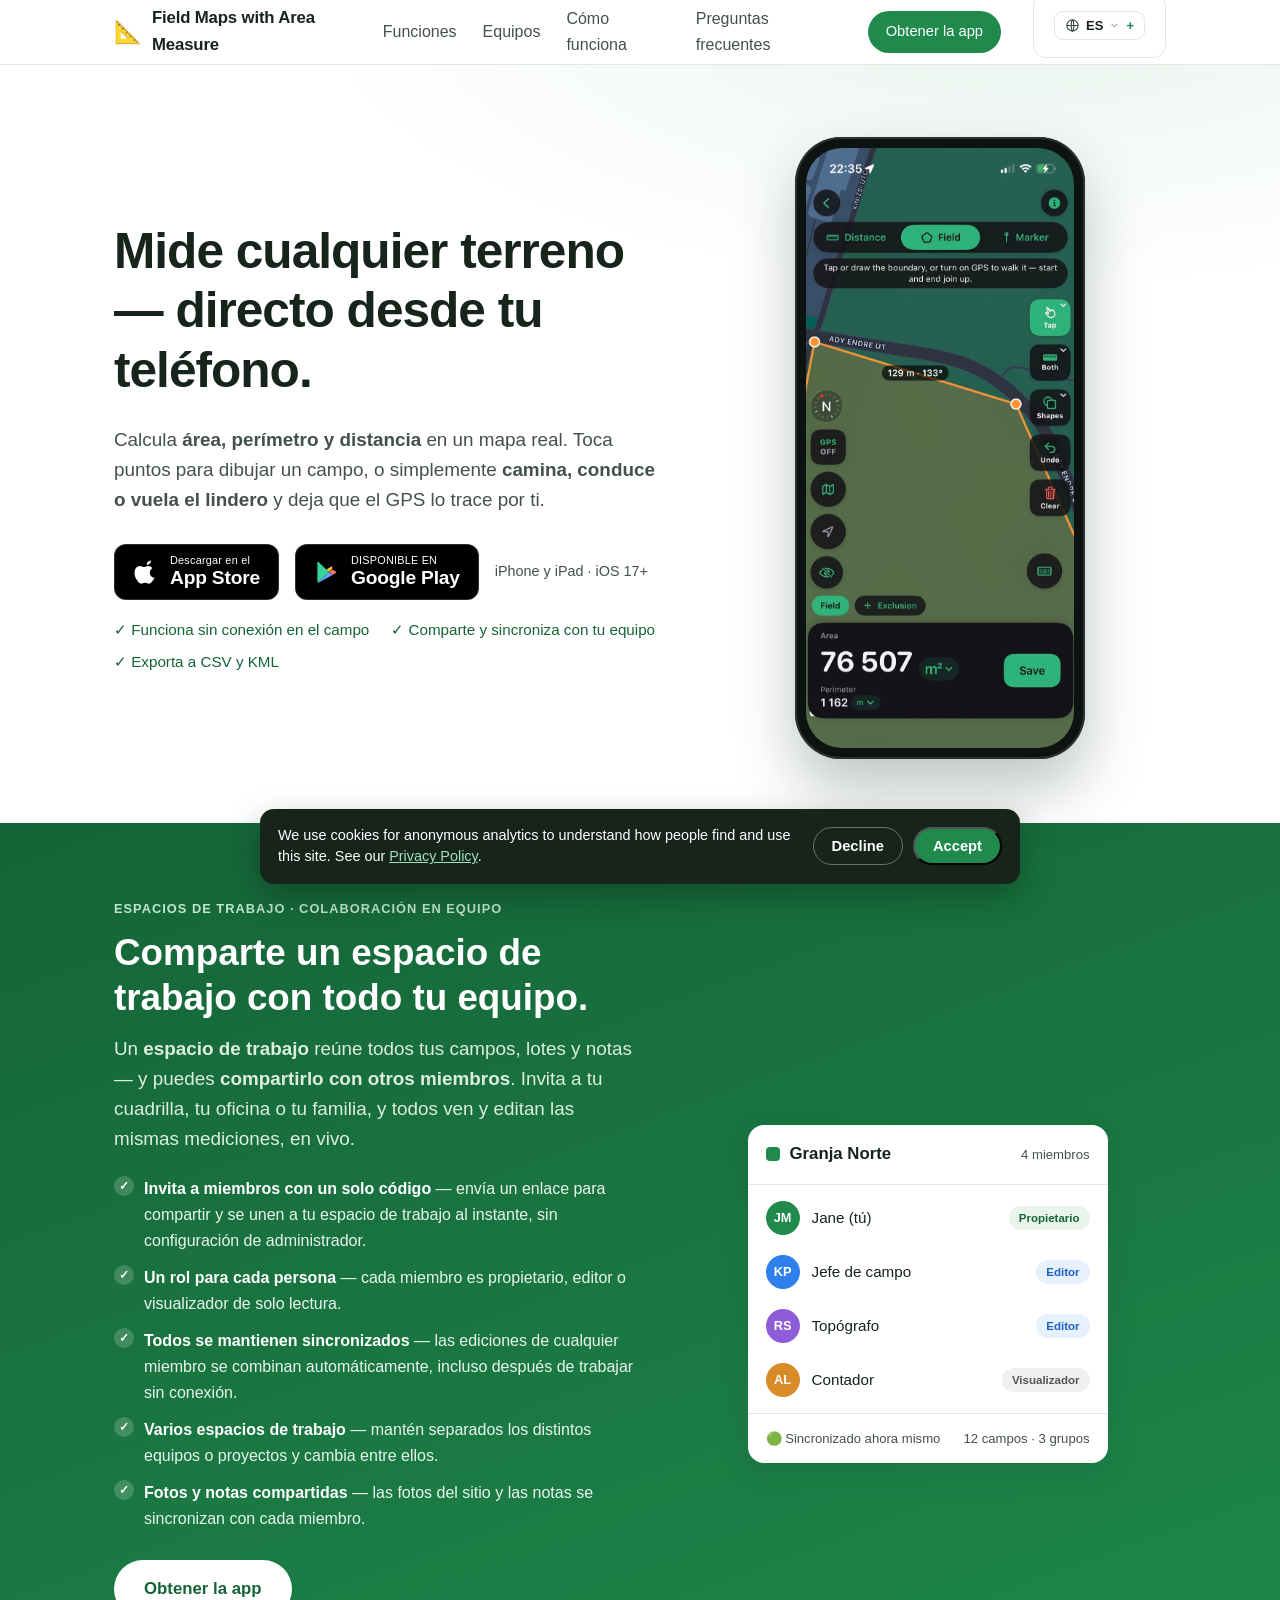
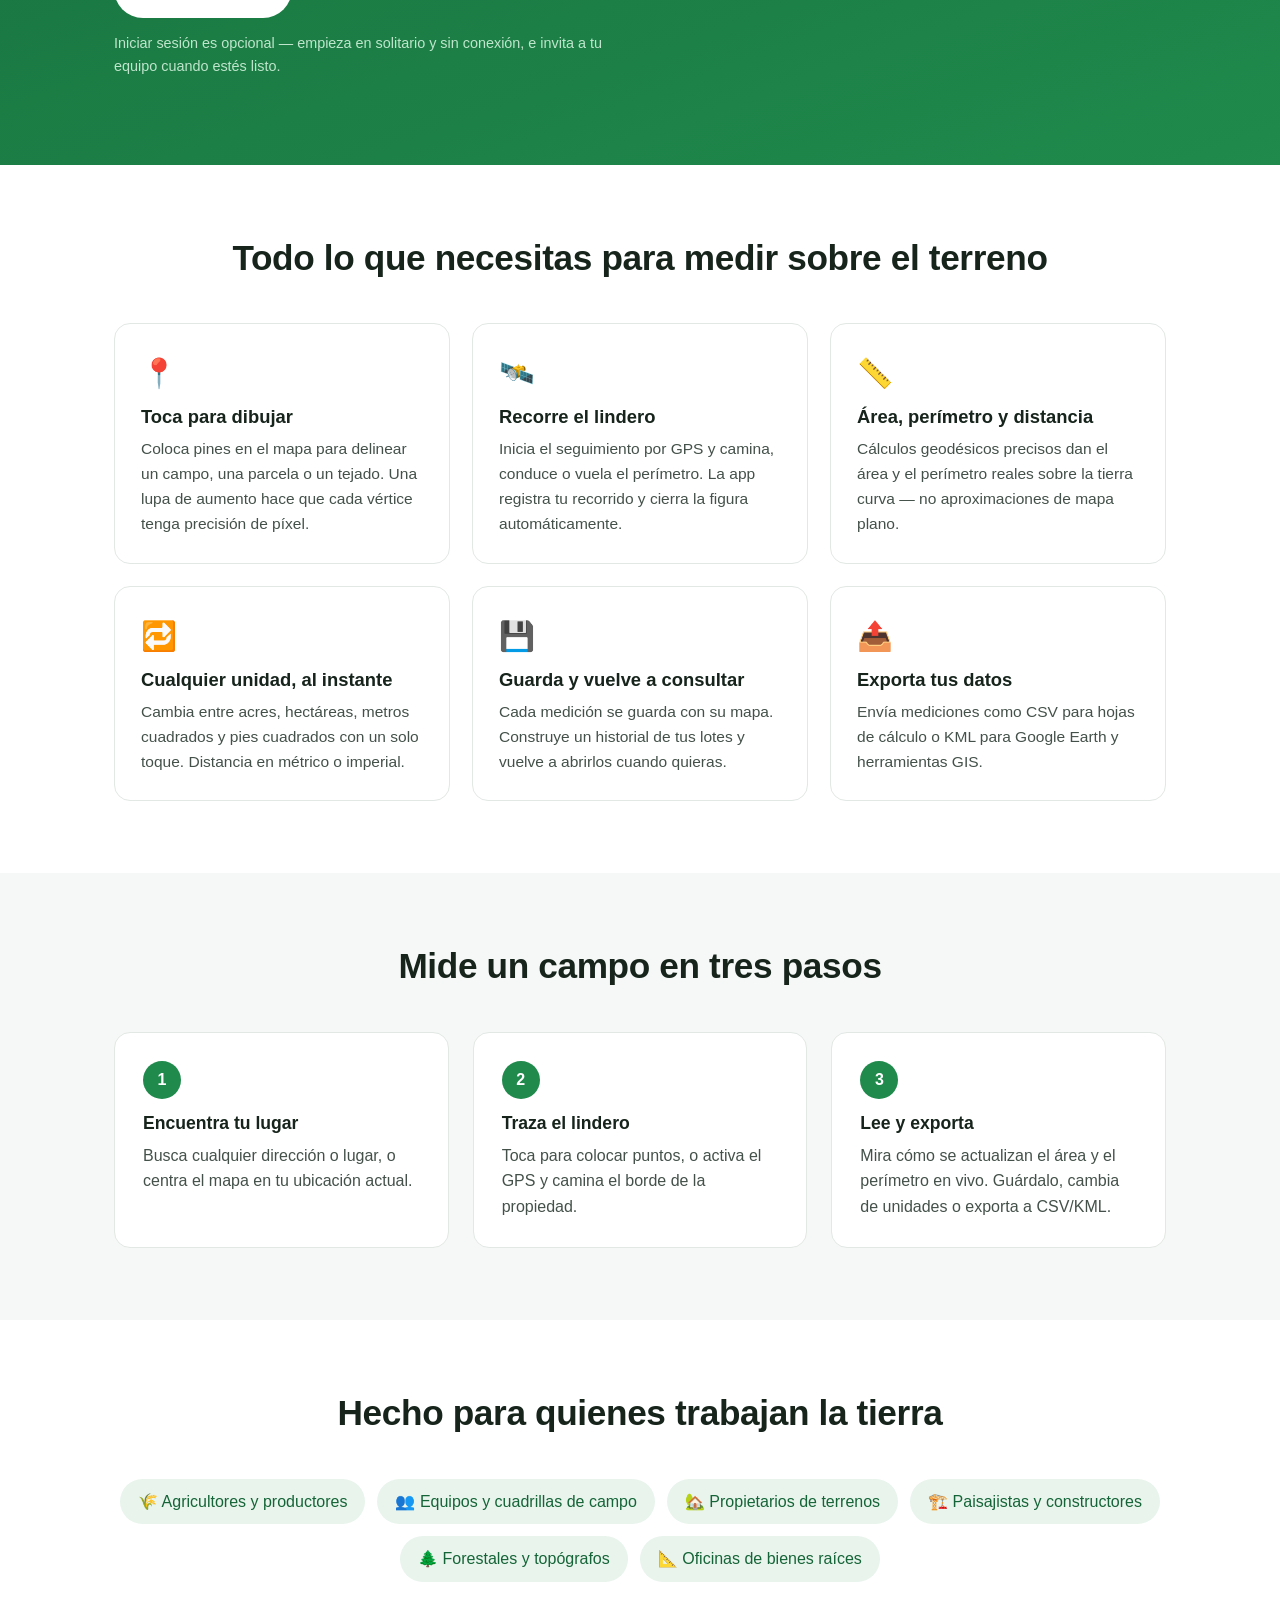
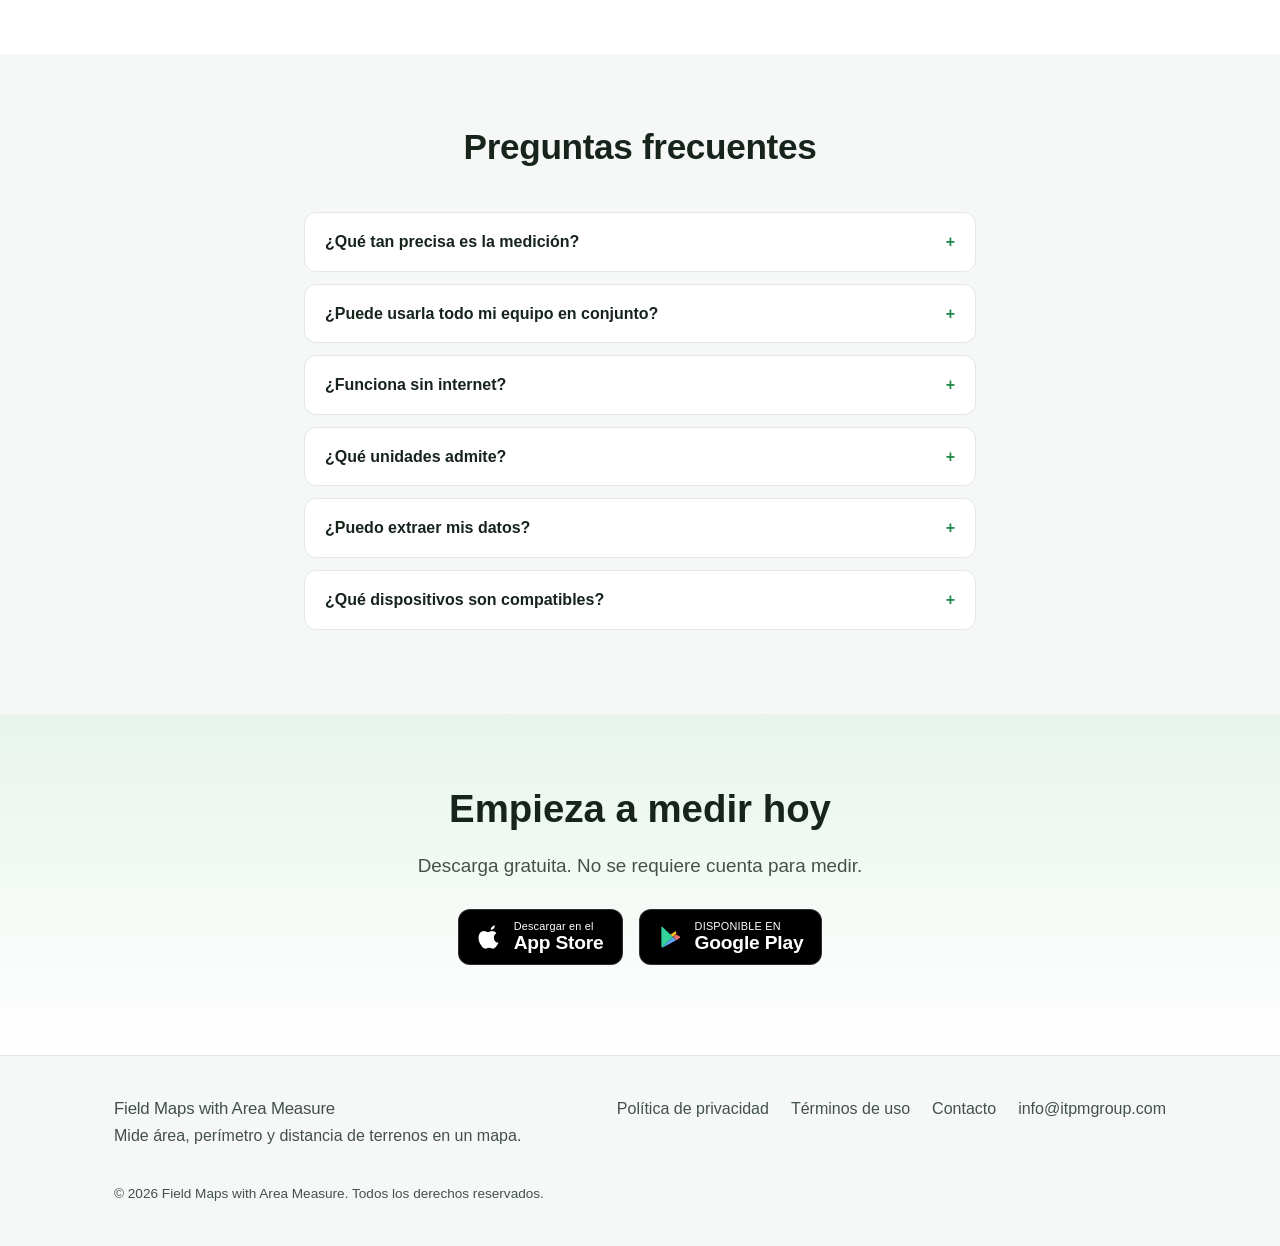
==== commit b84f6fa6: "Landing: language dropdown, real app screenshot, more analytics events - Replace inline EN/ES/FR/PT/" ====
--- a/es/index.html
+++ b/es/index.html
@@ -136,14 +136,17 @@
         <a href="#how">Cómo funciona</a>
         <a href="#faq">Preguntas frecuentes</a>
         <a class="btn btn-sm" href="#download">Obtener la app</a>
-        <span class="lang-switch">
-          <a href="/" hreflang="en">EN</a>
-          <a href="/es/" hreflang="es" aria-current="page">ES</a>
-          <a href="/fr/" hreflang="fr">FR</a>
-          <a href="/pt/" hreflang="pt-BR">PT</a>
-          <a href="/th/" hreflang="th">TH</a>
-          <a href="/hi/" hreflang="hi">HI</a>
-        </span>
+        <details class="lang-menu">
+          <summary aria-label="Cambiar idioma"><svg class="globe" viewBox="0 0 24 24" aria-hidden="true"><circle cx="12" cy="12" r="9" fill="none" stroke="currentColor" stroke-width="1.7"/><path d="M3 12h18M12 3c2.7 2.5 2.7 15.5 0 18M12 3c-2.7 2.5-2.7 15.5 0 18" fill="none" stroke="currentColor" stroke-width="1.7"/></svg><span class="lang-current">ES</span><svg class="chev" viewBox="0 0 24 24" aria-hidden="true"><path d="M6 9l6 6 6-6" fill="none" stroke="currentColor" stroke-width="2" stroke-linecap="round" stroke-linejoin="round"/></svg></summary>
+          <div class="lang-pop">
+            <a href="/" hreflang="en">English</a>
+            <a href="/es/" hreflang="es" aria-current="page">Español</a>
+            <a href="/fr/" hreflang="fr">Français</a>
+            <a href="/pt/" hreflang="pt-BR">Português</a>
+            <a href="/th/" hreflang="th">ไทย</a>
+            <a href="/hi/" hreflang="hi">हिन्दी</a>
+          </div>
+        </details>
       </nav>
     </div>
   </header>
@@ -185,89 +188,10 @@
           </ul>
         </div>
 
-        <div class="hero-visual" aria-hidden="true">
+        <div class="hero-visual">
           <div class="phone">
             <div class="phone-screen">
-
-              <!-- Vector map -->
-              <svg class="map" viewBox="0 0 240 520" preserveAspectRatio="xMidYMid slice">
-                <!-- base terrain -->
-                <rect width="240" height="520" fill="#e7efe7"/>
-                <path d="M0 0H240V210L150 250 0 200Z" fill="#dde9da"/>
-                <path d="M0 200L150 250 240 210V400L120 460 0 410Z" fill="#d6e6d6"/>
-                <path d="M0 410L120 460 240 400V520H0Z" fill="#cfe2cf"/>
-                <!-- water -->
-                <path d="M-10 470C30 440 70 470 70 510 70 540 10 545 -20 530Z" fill="#bfe0ef"/>
-                <!-- roads (casing + fill) -->
-                <path d="M-10 90 Q120 140 250 60" fill="none" stroke="#c9d3cb" stroke-width="16"/>
-                <path d="M-10 90 Q120 140 250 60" fill="none" stroke="#ffffff" stroke-width="10"/>
-                <path d="M40 -10 Q70 200 30 530" fill="none" stroke="#c9d3cb" stroke-width="12"/>
-                <path d="M40 -10 Q70 200 30 530" fill="none" stroke="#ffffff" stroke-width="7"/>
-                <!-- tree clusters -->
-                <g fill="#a7cda6">
-                  <circle cx="206" cy="430" r="9"/><circle cx="220" cy="442" r="8"/>
-                  <circle cx="200" cy="446" r="7"/><circle cx="216" cy="424" r="6"/>
-                  <circle cx="22" cy="150" r="7"/><circle cx="33" cy="160" r="6"/>
-                </g>
-
-                <!-- measured field -->
-                <polygon class="field" points="58,150 186,124 202,322 78,352"/>
-                <!-- edge length labels -->
-                <g class="edge-label">
-                  <rect x="98" y="118" width="50" height="20" rx="6"/>
-                  <text x="123" y="132">182 m</text>
-                </g>
-                <g class="edge-label">
-                  <rect x="178" y="213" width="46" height="20" rx="6"/>
-                  <text x="201" y="227">146 m</text>
-                </g>
-                <!-- vertices -->
-                <g class="vertex">
-                  <circle cx="58" cy="150" r="6"/><circle cx="186" cy="124" r="6"/>
-                  <circle cx="202" cy="322" r="6"/><circle cx="78" cy="352" r="6"/>
-                </g>
-              </svg>
-
-              <!-- status bar -->
-              <div class="phone-status">
-                <span>9:41</span>
-                <span class="status-right">
-                  <svg viewBox="0 0 18 12" width="17"><rect x="0" y="2" width="3" height="8" rx="1" fill="currentColor"/><rect x="5" y="0" width="3" height="10" rx="1" fill="currentColor"/><rect x="10" y="4" width="3" height="6" rx="1" fill="currentColor" opacity=".4"/></svg>
-                  <svg viewBox="0 0 26 12" width="24"><rect x="1" y="1" width="20" height="10" rx="3" fill="none" stroke="currentColor" stroke-width="1.4"/><rect x="3" y="3" width="14" height="6" rx="1.5" fill="currentColor"/><rect x="22" y="4" width="2" height="4" rx="1" fill="currentColor"/></svg>
-                </span>
-              </div>
-
-              <!-- search bar -->
-              <div class="map-search">
-                <svg viewBox="0 0 24 24" width="16" aria-hidden="true"><circle cx="11" cy="11" r="7" fill="none" stroke="currentColor" stroke-width="2"/><line x1="16.5" y1="16.5" x2="21" y2="21" stroke="currentColor" stroke-width="2" stroke-linecap="round"/></svg>
-                <span>Buscar dirección o lugar</span>
-              </div>
-
-              <!-- locate / GPS button -->
-              <button class="map-gps" type="button" tabindex="-1">
-                <svg viewBox="0 0 24 24" width="20"><circle cx="12" cy="12" r="4" fill="none" stroke="currentColor" stroke-width="2"/><line x1="12" y1="1.5" x2="12" y2="5" stroke="currentColor" stroke-width="2" stroke-linecap="round"/><line x1="12" y1="19" x2="12" y2="22.5" stroke="currentColor" stroke-width="2" stroke-linecap="round"/><line x1="1.5" y1="12" x2="5" y2="12" stroke="currentColor" stroke-width="2" stroke-linecap="round"/><line x1="19" y1="12" x2="22.5" y2="12" stroke="currentColor" stroke-width="2" stroke-linecap="round"/></svg>
-              </button>
-
-              <!-- bottom measurement sheet -->
-              <div class="measure-card">
-                <span class="mc-grab"></span>
-                <div class="mc-head">
-                  <div>
-                    <span class="mc-value">4.21 ac</span>
-                    <span class="mc-label">Campo Norte</span>
-                  </div>
-                  <div class="mc-peri">
-                    <strong>642 m</strong>
-                    <span>perímetro</span>
-                  </div>
-                </div>
-                <div class="mc-units">
-                  <span class="unit active">Acres</span>
-                  <span class="unit">Hectáreas</span>
-                  <span class="unit">m²</span>
-                </div>
-              </div>
-
+              <img class="phone-shot" src="/assets/app-hero.jpg" alt="La app GPS & Area Measure midiendo un campo: 76 507 m² de área y 1162 m de perímetro en un mapa" width="760" height="1647" loading="lazy" />
             </div>
           </div>
         </div>
@@ -482,6 +406,7 @@
         <a href="/privacy.html">Política de privacidad</a>
         <a href="/terms.html">Términos de uso</a>
         <a href="mailto:hello@gpsandareameasure.com">Contacto</a>
+        <a href="mailto:info@itpmgroup.com">info@itpmgroup.com</a>
       </nav>
     </div>
     <div class="container">
--- a/assets/styles.css
+++ b/assets/styles.css
@@ -39,6 +39,7 @@
   font-weight: 600;
   padding: 12px 22px;
   border-radius: 999px;
+  white-space: nowrap;
   transition: transform .12s ease, background .12s ease;
 }
 .btn:hover { background: var(--green-dark); text-decoration: none; transform: translateY(-1px); }
@@ -107,7 +108,14 @@
 .nav-links a { color: var(--body); font-weight: 500; }
 .nav-links a.btn { color: #fff; }
 @media (max-width: 720px) {
+  .nav { gap: 10px; }
   .nav-links a:not(.btn) { display: none; }
+  .nav-links { gap: 10px; flex-shrink: 0; }
+  .brand { min-width: 0; }
+  .brand-name { white-space: nowrap; overflow: hidden; text-overflow: ellipsis; font-size: .98rem; }
+}
+@media (max-width: 520px) {
+  .brand-name { display: none; }
 }
 
 /* ===== Hero ===== */
@@ -143,63 +151,8 @@
   font-family: var(--font);
 }
 
-/* dynamic island */
-.phone::after {
-  content: ""; position: absolute; top: 20px; left: 50%; transform: translateX(-50%);
-  width: 86px; height: 26px; background: #0c1310; border-radius: 14px; z-index: 5;
-}
-
-.map { position: absolute; inset: 0; width: 100%; height: 100%; }
-.map .field { fill: rgba(31,138,76,.30); stroke: var(--green); stroke-width: 3; stroke-linejoin: round; }
-.map .vertex circle { fill: #fff; stroke: var(--green-dark); stroke-width: 3; filter: drop-shadow(0 1px 2px rgba(0,0,0,.25)); }
-.map .edge-label rect { fill: var(--green-dark); }
-.map .edge-label text { fill: #fff; font-size: 11px; font-weight: 600; text-anchor: middle; font-family: var(--font); }
-
-/* status bar */
-.phone-status {
-  position: absolute; top: 16px; left: 0; right: 0; z-index: 6;
-  display: flex; justify-content: space-between; align-items: center;
-  padding: 0 26px; font-size: 13px; font-weight: 600; color: var(--ink);
-}
-.phone-status .status-right { display: inline-flex; align-items: center; gap: 5px; }
-
-/* search bar */
-.map-search {
-  position: absolute; top: 54px; left: 14px; right: 14px; z-index: 4;
-  display: flex; align-items: center; gap: 8px;
-  background: rgba(255,255,255,.96); border-radius: 13px;
-  padding: 11px 14px; color: var(--body); font-size: 13.5px;
-  box-shadow: 0 6px 18px rgba(16,50,32,.14);
-}
-
-/* locate button */
-.map-gps {
-  position: absolute; right: 14px; bottom: 168px; z-index: 4;
-  width: 44px; height: 44px; border: 0; border-radius: 50%;
-  background: #fff; color: var(--green-dark); cursor: default;
-  display: flex; align-items: center; justify-content: center;
-  box-shadow: 0 6px 18px rgba(16,50,32,.18);
-}
-
-/* bottom measurement sheet */
-.measure-card {
-  position: absolute; left: 12px; right: 12px; bottom: 14px; z-index: 4;
-  background: #fff; border-radius: 22px; padding: 14px 16px 16px;
-  box-shadow: 0 -2px 24px rgba(16,50,32,.16);
-}
-.mc-grab { display: block; width: 38px; height: 5px; border-radius: 3px; background: var(--line); margin: 0 auto 12px; }
-.mc-head { display: flex; align-items: flex-start; justify-content: space-between; }
-.mc-value { display: block; font-size: 1.7rem; font-weight: 800; color: var(--ink); line-height: 1; letter-spacing: -.02em; }
-.mc-label { display: block; font-size: .8rem; color: var(--body); margin-top: 5px; }
-.mc-peri { text-align: right; }
-.mc-peri strong { display: block; font-size: 1rem; color: var(--ink); }
-.mc-peri span { font-size: .72rem; color: var(--body); }
-.mc-units { display: flex; gap: 6px; margin-top: 14px; }
-.mc-units .unit {
-  flex: 1; text-align: center; font-size: .78rem; font-weight: 600;
-  padding: 8px 0; border-radius: 10px; background: var(--bg-alt); color: var(--body);
-}
-.mc-units .unit.active { background: var(--green); color: #fff; }
+/* real app screenshot */
+.phone-shot { display: block; width: 100%; height: 100%; object-fit: cover; }
 
 /* ===== Sections ===== */
 .section { padding: 72px 0; }
@@ -337,7 +290,31 @@
 .consent-bar .consent-accept { background: var(--green); }
 
 /* Language switcher (header nav) */
-.lang-switch { display: inline-flex; gap: 2px; align-items: center; margin-left: 6px; font-size: 13px; font-weight: 600; }
-.lang-switch a { color: var(--muted); padding: 2px 6px; border-radius: 6px; line-height: 1; }
-.lang-switch a[aria-current="page"] { color: #fff; background: var(--brand, #1f8a4c); }
-@media (max-width: 720px) { .lang-switch { margin-left: 0; } }
+/* language dropdown */
+.lang-menu { position: relative; margin-left: 6px; }
+.lang-menu > summary {
+  list-style: none; cursor: pointer;
+  display: inline-flex; align-items: center; gap: 6px;
+  padding: 6px 10px; border-radius: 9px; line-height: 1;
+  font-size: 13px; font-weight: 600; color: var(--ink);
+  border: 1px solid var(--line); background: var(--bg);
+}
+.lang-menu > summary::-webkit-details-marker { display: none; }
+.lang-menu > summary:hover { border-color: var(--green); }
+.lang-menu .globe { width: 15px; height: 15px; opacity: .85; }
+.lang-menu .chev { width: 11px; height: 11px; opacity: .6; transition: transform .15s ease; }
+.lang-menu[open] > summary .chev { transform: rotate(180deg); }
+.lang-pop {
+  position: absolute; right: 0; top: calc(100% + 6px); z-index: 60;
+  min-width: 170px; padding: 6px;
+  display: flex; flex-direction: column; gap: 2px;
+  background: var(--bg); border: 1px solid var(--line); border-radius: 13px;
+  box-shadow: 0 14px 34px rgba(16, 50, 32, .18);
+}
+.lang-pop a {
+  padding: 9px 12px; border-radius: 8px; line-height: 1;
+  font-size: 14px; font-weight: 500; color: var(--body); white-space: nowrap;
+}
+.lang-pop a:hover { background: var(--bg-alt); }
+.lang-pop a[aria-current="page"] { color: #fff; background: var(--green, #1f8a4c); font-weight: 600; }
+@media (max-width: 720px) { .lang-menu { margin-left: 0; } }
